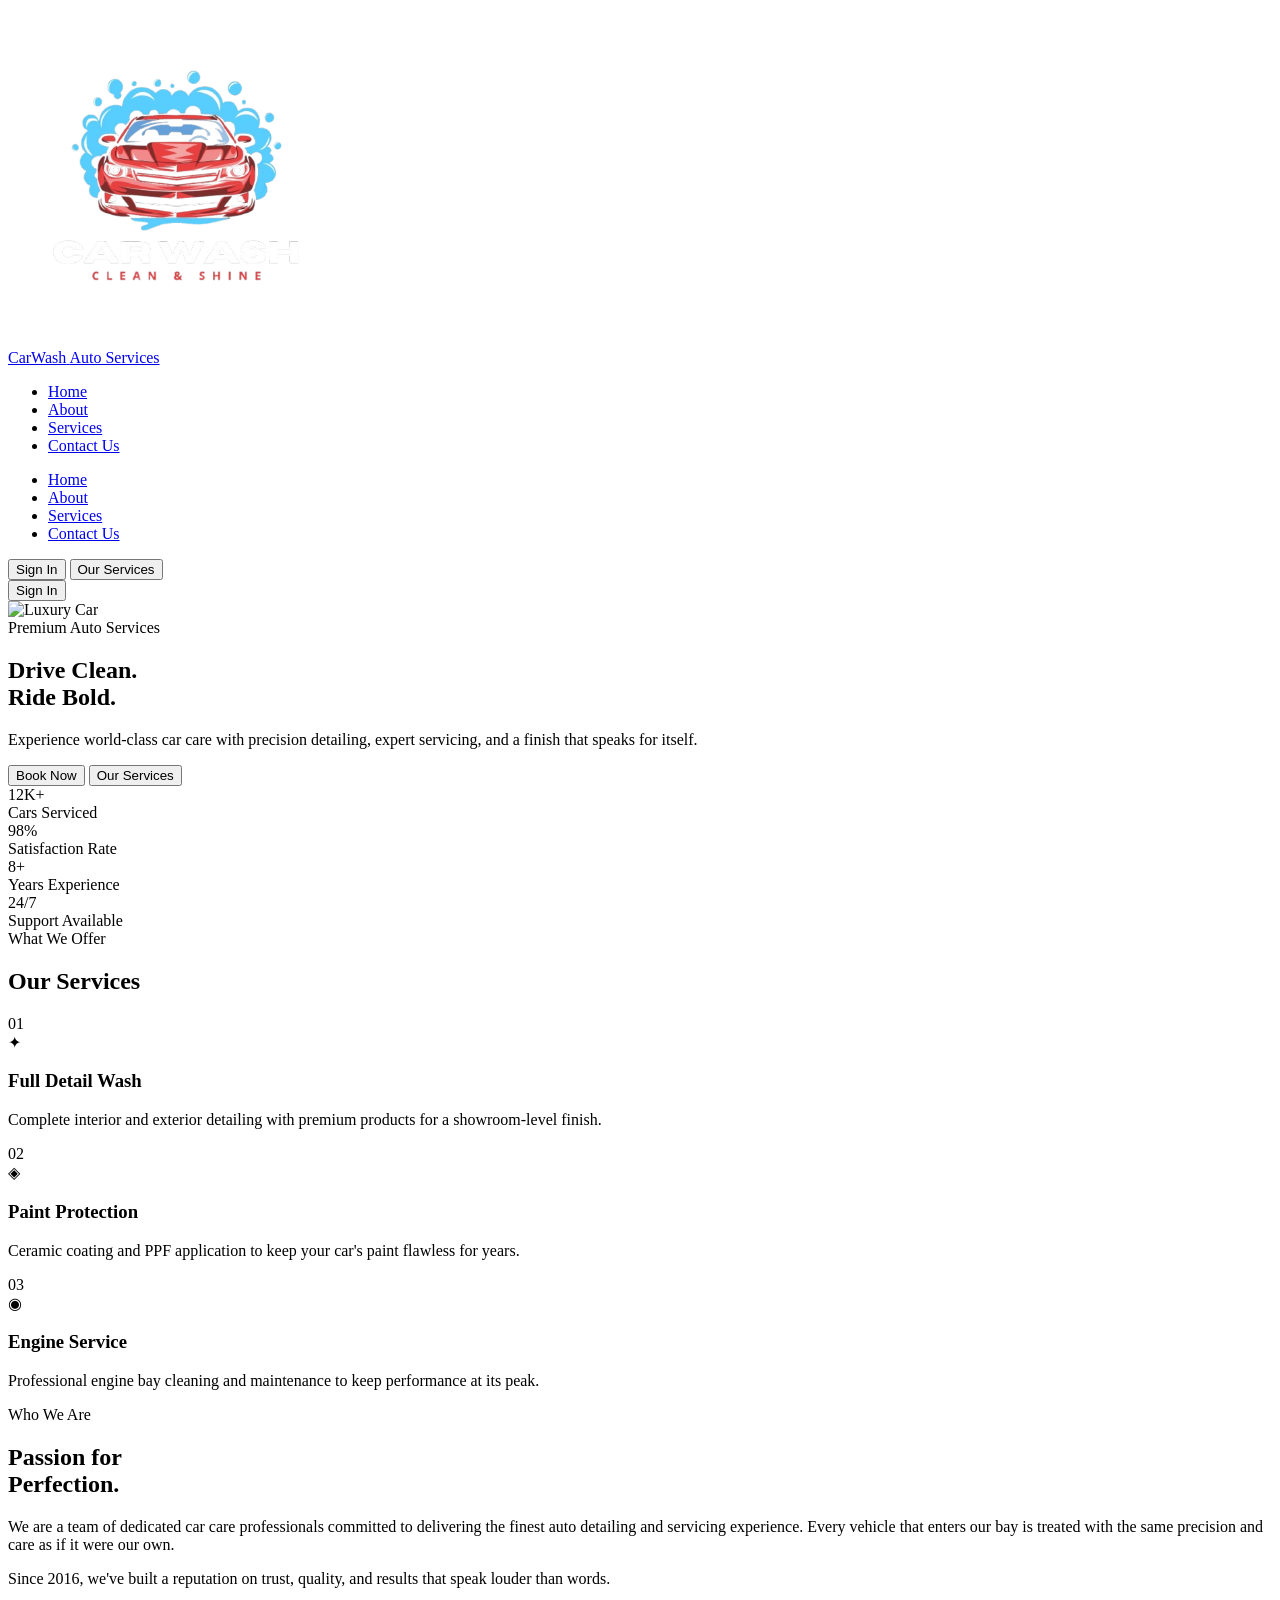
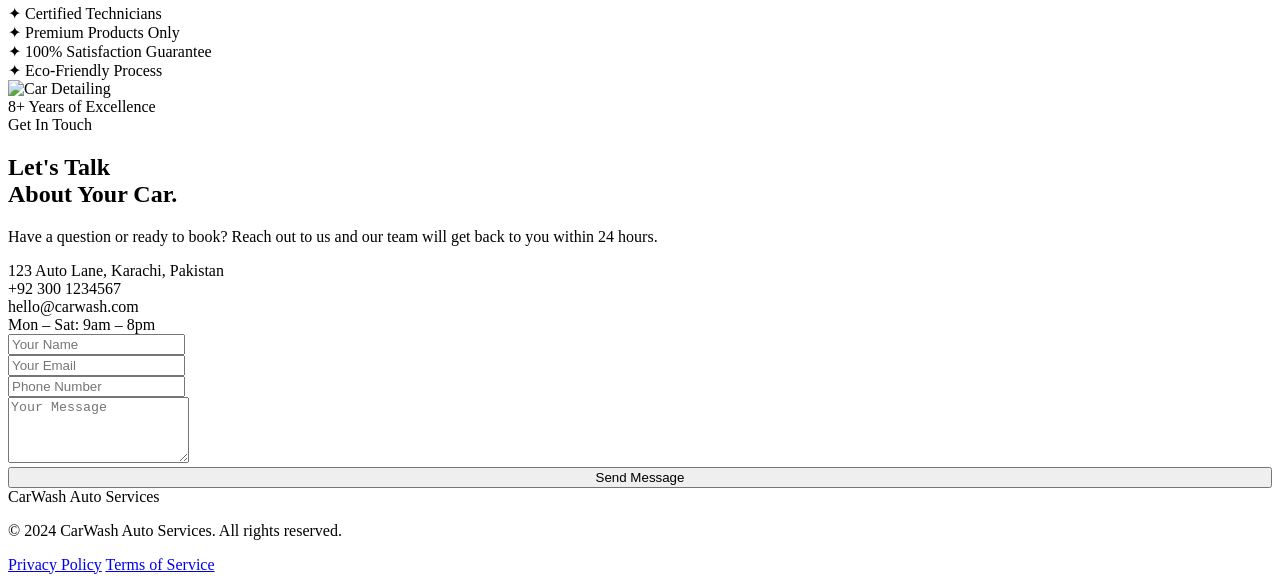
==== index.html @ ef4a5d39 "added html files" ====
<!DOCTYPE html>
<html lang="en">

<head>
    <meta charset="UTF-8">
    <meta name="viewport" content="width=device-width, initial-scale=1.0">
    <title>CarWash — Premium Auto Services</title>
    <link href="https://fonts.googleapis.com/css2?family=Bebas+Neue&family=Outfit:wght@300;400;500;600&display=swap"
        rel="stylesheet">
    <link rel="stylesheet" href="style.css">
    <link rel="stylesheet" href="responsive.css">
    <link href="https://cdn.jsdelivr.net/npm/remixicon/fonts/remixicon.css" rel="stylesheet">
    <link rel="icon" type="image/x-icon" href="/download (3).png">
</head>

<body>

    <!-- ── navbar ── -->
    <nav class="navbar">
        <a class="logo" href="#">
            <img src="/download (3).png" alt="Logo">
            <div class="logo-text">
                <span>CarWash</span>
                <span>Auto Services</span>
            </div>
        </a>

        <div class="nav-menu">
            <ul>
                <li><a href="#">Home</a></li>
                <li><a href="#about">About</a></li>
                <li><a href="#services">Services</a></li>
                <li><a href="#contact">Contact Us</a></li>
            </ul>
        </div>

        <div id="icon">
            <i class="ri-menu-line menu"></i>
            <i class="ri-close-fill Closemenu"></i>
        </div>

        <div class="menu-content">
            <ul>
                <li><a href="#">Home</a></li>
                <li><a href="#about">About</a></li>
                <li><a href="#services">Services</a></li>
                <li><a href="#contact">Contact Us</a></li>
            </ul>
            <div class="menu-btn">
                <button class="btn-menu">Sign In</button>
                <button class="btn-outline">Our Services</button>
            </div>
        </div>



        <!-- Navbar Sign In button -->
        <button class="btn-signin" onclick="window.location.href='sign.html'">Sign In</button>



    </nav>

    <!-- ── hero ── -->
    <section class="hero" id="home">
        <img class="bg-img" src="https://images.unsplash.com/photo-1485291571150-772bcfc10da5?w=1400" alt="Luxury Car">

        <div class="hero-content">
            <div class="hero-tag">Premium Auto Services</div>
            <h1>Drive Clean.<br><span>Ride Bold.</span></h1>
            <p>Experience world-class car care with precision detailing, expert servicing, and a finish that speaks for
                itself.</p>
            <div class="hero-btns">
                <button class="btn-primary">Book Now</button>
                <button class="btn-outline">Our Services</button>
            </div>
        </div>
    </section>

    <!-- ── stats ── -->
    <div class="stats-bar">
        <div class="stat-item">
            <div class="stat-num">12K+</div>
            <div class="stat-label">Cars Serviced</div>
        </div>
        <div class="stat-item">
            <div class="stat-num">98%</div>
            <div class="stat-label">Satisfaction Rate</div>
        </div>
        <div class="stat-item">
            <div class="stat-num">8+</div>
            <div class="stat-label">Years Experience</div>
        </div>
        <div class="stat-item">
            <div class="stat-num">24/7</div>
            <div class="stat-label">Support Available</div>
        </div>
    </div>

    <!-- ── services ── -->
    <section class="services" id="services">
        <div class="section-header">
            <div class="section-tag">What We Offer</div>
            <h2>Our Services</h2>
        </div>

        <div class="services-grid">
            <div class="service-card">
                <div class="service-num">01</div>
                <div class="service-icon">✦</div>
                <h3>Full Detail Wash</h3>
                <p>Complete interior and exterior detailing with premium products for a showroom-level finish.</p>
            </div>

            <div class="service-card">
                <div class="service-num">02</div>
                <div class="service-icon">◈</div>
                <h3>Paint Protection</h3>
                <p>Ceramic coating and PPF application to keep your car's paint flawless for years.</p>
            </div>

            <div class="service-card">
                <div class="service-num">03</div>
                <div class="service-icon">◉</div>
                <h3>Engine Service</h3>
                <p>Professional engine bay cleaning and maintenance to keep performance at its peak.</p>
            </div>
        </div>
    </section>









    <!-- ── about ── -->
    <section class="about" id="about">
        <div class="about-tag">
            <div class="section-tag">Who We Are</div>
        </div>
        <div class="about-inner">
            <div class="about-left">
                <h2>Passion for <br><span>Perfection.</span></h2>
                <p>We are a team of dedicated car care professionals committed to delivering the finest auto detailing
                    and servicing experience. Every vehicle that enters our bay is treated with the same precision and
                    care as if it were our own.</p>
                <p>Since 2016, we've built a reputation on trust, quality, and results that speak louder than words.</p>
                <div class="about-features">
                    <div class="feature-item">
                        <span class="feature-icon">✦</span>
                        <span>Certified Technicians</span>
                    </div>
                    <div class="feature-item">
                        <span class="feature-icon">✦</span>
                        <span>Premium Products Only</span>
                    </div>
                    <div class="feature-item">
                        <span class="feature-icon">✦</span>
                        <span>100% Satisfaction Guarantee</span>
                    </div>
                    <div class="feature-item">
                        <span class="feature-icon">✦</span>
                        <span>Eco-Friendly Process</span>
                    </div>
                </div>
            </div>
            <div class="about-right">
                <div class="about-img-wrap">
                    <img src="https://images.unsplash.com/photo-1520340356584-f9917d1eea6f?w=800" alt="Car Detailing">
                    <div class="about-badge">
                        <span class="badge-num">8+</span>
                        <span class="badge-text">Years of Excellence</span>
                    </div>
                </div>
            </div>
        </div>
    </section>

    <!-- ── contact ── -->
    <section class="contact" id="contact">
        <div class="contact-inner">
            <div class="contact-left">
                <div class="section-tag">Get In Touch</div>
                <h2>Let's Talk<br><span>About Your Car.</span></h2>
                <p>Have a question or ready to book? Reach out to us and our team will get back to you within 24 hours.
                </p>
                <div class="contact-info">
                    <div class="info-item">
                        <i class="ri-map-pin-line"></i>
                        <span>123 Auto Lane, Karachi, Pakistan</span>
                    </div>
                    <div class="info-item">
                        <i class="ri-phone-line"></i>
                        <span>+92 300 1234567</span>
                    </div>
                    <div class="info-item">
                        <i class="ri-mail-line"></i>
                        <span>hello@carwash.com</span>
                    </div>
                    <div class="info-item">
                        <i class="ri-time-line"></i>
                        <span>Mon – Sat: 9am – 8pm</span>
                    </div>
                </div>
            </div>
            <div class="contact-right">
                <form class="contact-form">
                    <div class="form-group">
                        <input type="text" placeholder="Your Name" required>
                    </div>
                    <div class="form-group">
                        <input type="email" placeholder="Your Email" required>
                    </div>
                    <div class="form-group">
                        <input type="tel" placeholder="Phone Number">
                    </div>
                    <div class="form-group">
                        <textarea rows="4" placeholder="Your Message"></textarea>
                    </div>
                    <button type="submit" class="btn-primary" style="width:100%;">Send Message</button>
                </form>
            </div>
        </div>
    </section>

    <!-- ── footer ── -->
    <footer class="footer">
        <div class="footer-inner">
            <div class="footer-logo">
                <span>CarWash</span>
                <span>Auto Services</span>
            </div>
            <p>© 2024 CarWash Auto Services. All rights reserved.</p>
            <div class="footer-links">
                <a href="#">Privacy Policy</a>
                <a href="#">Terms of Service</a>
            </div>
        </div>
    </footer>

    <script src="script.js"></script>

</body>

</html>
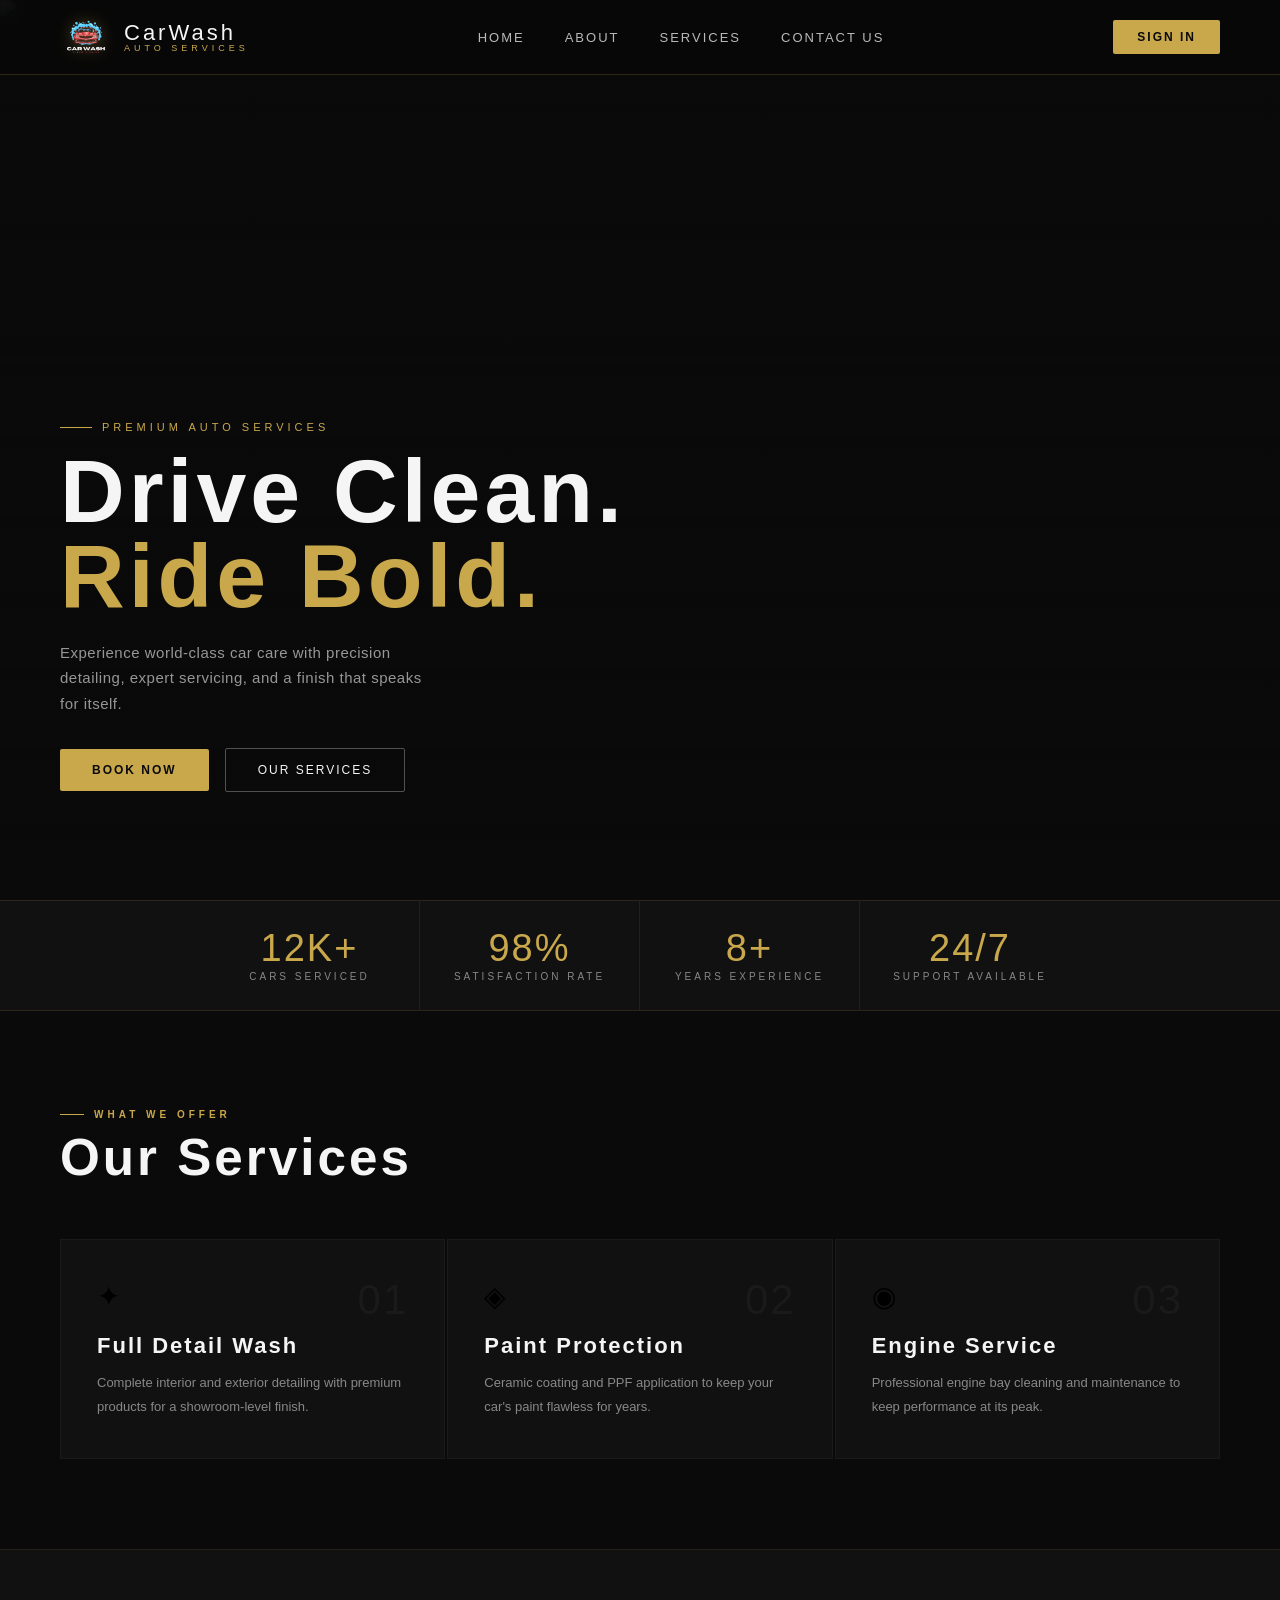
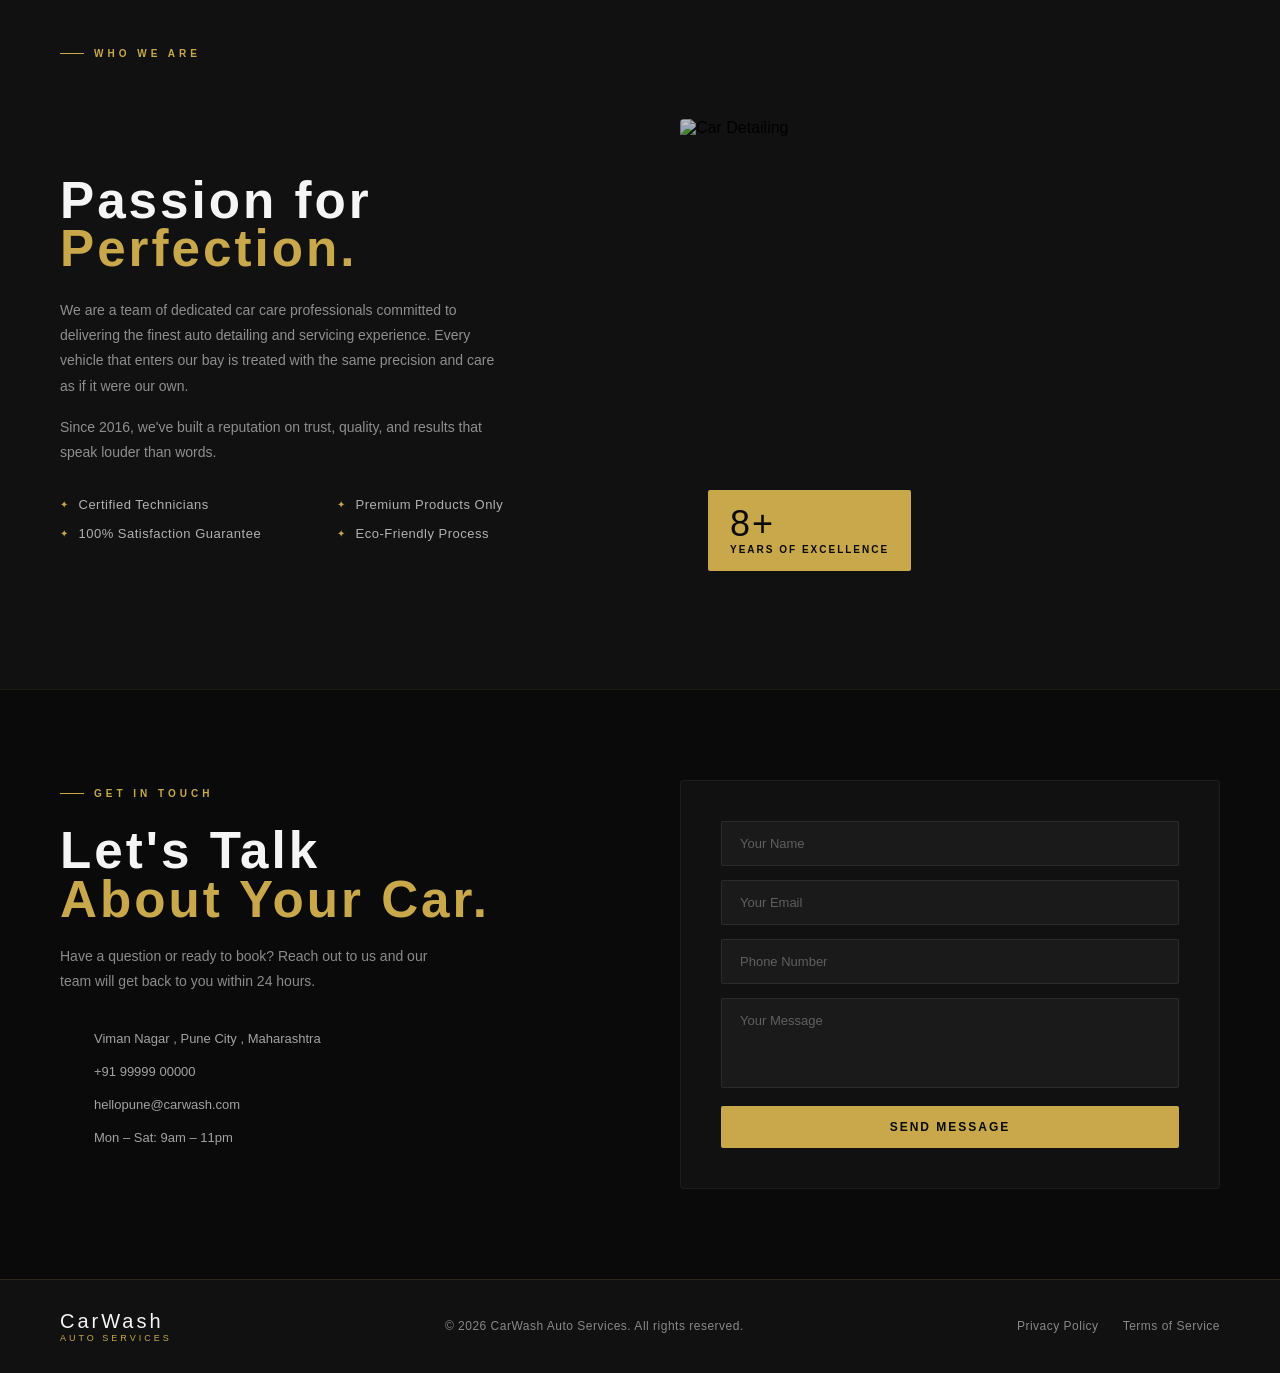
==== commit 4c2eb41d: "Changes done" ====
--- a/index.html
+++ b/index.html
@@ -190,19 +190,19 @@
                 <div class="contact-info">
                     <div class="info-item">
                         <i class="ri-map-pin-line"></i>
-                        <span>123 Auto Lane, Karachi, Pakistan</span>
+                        <span>Viman Nagar , Pune City , Maharashtra</span>
                     </div>
                     <div class="info-item">
                         <i class="ri-phone-line"></i>
-                        <span>+92 300 1234567</span>
+                        <span>+91 99999 00000</span>
                     </div>
                     <div class="info-item">
                         <i class="ri-mail-line"></i>
-                        <span>hello@carwash.com</span>
+                        <span>hellopune@carwash.com</span>
                     </div>
                     <div class="info-item">
                         <i class="ri-time-line"></i>
-                        <span>Mon – Sat: 9am – 8pm</span>
+                        <span>Mon – Sat: 9am – 11pm</span>
                     </div>
                 </div>
             </div>
@@ -233,7 +233,7 @@
                 <span>CarWash</span>
                 <span>Auto Services</span>
             </div>
-            <p>© 2024 CarWash Auto Services. All rights reserved.</p>
+            <p>© 2026 CarWash Auto Services. All rights reserved.</p>
             <div class="footer-links">
                 <a href="#">Privacy Policy</a>
                 <a href="#">Terms of Service</a>
--- a/style.css
+++ b/style.css
@@ -0,0 +1,853 @@
+* {
+    padding: 0;
+    margin: 0;
+    box-sizing: border-box;
+}
+
+:root {
+    --gold: #C9A84C;
+    --gold-light: #e8c96a;
+    --dark: #0a0a0a;
+    --dark-2: #111111;
+    --white: #f5f5f5;
+    --gray: #888;
+}
+
+html,
+body {
+    background: var(--dark);
+    font-family: 'Outfit', sans-serif;
+    overflow-x: hidden;
+}
+
+/* ── NAVBAR ── */
+.navbar {
+    position: fixed;
+    top: 0;
+    left: 0;
+    width: 100%;
+    z-index: 100;
+    display: flex;
+    align-items: center;
+    justify-content: space-between;
+    padding: 0 60px;
+    height: 75px;
+    background: rgba(8, 8, 8, 0.85);
+    backdrop-filter: blur(14px);
+    -webkit-backdrop-filter: blur(14px);
+    border-bottom: 1px solid rgba(201, 168, 76, 0.2);
+    animation: slideDown 0.7s ease forwards;
+}
+@keyframes slideDown {
+    from {
+        transform: translateY(-100%);
+        opacity: 0;
+    }
+
+    to {
+        transform: translateY(0);
+        opacity: 1;
+    }
+}
+
+.navbar .logo {
+    display: flex;
+    align-items: center;
+    gap: 12px;
+    text-decoration: none;
+}
+
+.navbar .logo img {
+    width: 52px;
+    height: 52px;
+    object-fit: contain;
+    filter: drop-shadow(0 0 8px rgba(201, 168, 76, 0.4));
+}
+
+.logo-text {
+    display: flex;
+    flex-direction: column;
+    line-height: 1;
+}
+
+.logo-text span:first-child {
+    font-family: 'Bebas Neue', sans-serif;
+    font-size: 22px;
+    letter-spacing: 3px;
+    color: var(--white);
+}
+
+.logo-text span:last-child {
+    font-size: 9px;
+    letter-spacing: 4px;
+    color: var(--gold);
+    text-transform: uppercase;
+    font-weight: 500;
+}
+
+/* Menu */
+.nav-menu ul {
+    display: flex;
+    list-style: none;
+    gap: 40px;
+}
+
+.nav-menu ul li {
+    position: relative;
+    font-size: 13px;
+    font-weight: 500;
+    letter-spacing: 2px;
+    text-transform: uppercase;
+    color: rgba(245, 245, 245, 0.75);
+    cursor: pointer;
+    transition: color 0.3s;
+}
+
+
+
+.nav-menu ul li::after {
+    content: '';
+    position: absolute;
+    bottom: -4px;
+    left: 0;
+    width: 0;
+    height: 1px;
+    background: var(--gold);
+    transition: width 0.3s ease;
+}
+
+.nav-menu ul li:hover {
+    color: var(--gold);
+}
+
+.nav-menu ul li:hover::after {
+    width: 100%;
+}
+
+/* Sign In Button */
+.btn-signin {
+    font-family: 'Outfit', sans-serif;
+    font-size: 12px;
+    font-weight: 600;
+    letter-spacing: 2px;
+    text-transform: uppercase;
+    color: var(--dark);
+    background: var(--gold);
+    border: none;
+    padding: 10px 24px;
+    border-radius: 2px;
+    cursor: pointer;
+    transition: background 0.3s, transform 0.2s;
+}
+
+.btn-signin:hover {
+    background: var(--gold-light);
+    transform: translateY(-1px);
+}
+
+/* ── HERO ── */
+.hero {
+    position: relative;
+    width: 100%;
+    height: 100vh;
+    overflow: hidden;
+}
+
+.hero .bg-img {
+    width: 100%;
+    height: 100%;
+    object-fit: cover;
+    object-position: center 60%;
+    display: block;
+    filter: brightness(0.45);
+    transform: scale(1.05);
+    animation: zoomOut 8s ease forwards;
+}
+
+@keyframes zoomOut {
+    from {
+        transform: scale(1.08);
+    }
+    
+    to {
+        transform: scale(1.0);
+    }
+}
+
+/* Gradient overlay */
+.hero::after {
+    content: '';
+    position: absolute;
+    inset: 0;
+    background: linear-gradient(to bottom,
+            rgba(10, 10, 10, 0.3) 0%,
+            rgba(10, 10, 10, 0.0) 40%,
+            rgba(10, 10, 10, 0.7) 100%);
+}
+
+/* Hero Text */
+.hero-content {
+    position: absolute;
+    bottom: 12%;
+    left: 60px;
+    z-index: 10;
+    animation: fadeUp 1s 0.5s ease both;
+}
+
+@keyframes fadeUp {
+    from {
+        transform: translateY(30px);
+        opacity: 0;
+    }
+
+    to {
+        transform: translateY(0);
+        opacity: 1;
+    }
+}
+
+.hero-tag {
+    display: inline-flex;
+    align-items: center;
+    gap: 10px;
+    font-size: 11px;
+    letter-spacing: 4px;
+    text-transform: uppercase;
+    color: var(--gold);
+    font-weight: 500;
+    margin-bottom: 16px;
+}
+
+.hero-tag::before {
+    content: '';
+    width: 32px;
+    height: 1px;
+    background: var(--gold);
+}
+
+.hero h1 {
+    font-family: 'Bebas Neue', sans-serif;
+    font-size: clamp(52px, 7vw, 96px);
+    letter-spacing: 4px;
+    color: var(--white);
+    line-height: 0.95;
+    margin-bottom: 20px;
+}
+
+.hero h1 span {
+    color: var(--gold);
+}
+
+.hero p {
+    font-size: 15px;
+    color: rgba(245, 245, 245, 0.6);
+    font-weight: 300;
+    letter-spacing: 0.5px;
+    max-width: 380px;
+    line-height: 1.7;
+    margin-bottom: 32px;
+}
+
+.hero-btns {
+    display: flex;
+    gap: 16px;
+    align-items: center;
+}
+
+.btn-primary {
+    font-family: 'Outfit', sans-serif;
+    font-size: 12px;
+    font-weight: 600;
+    letter-spacing: 2px;
+    text-transform: uppercase;
+    background: var(--gold);
+    color: var(--dark);
+    border: none;
+    padding: 14px 32px;
+    border-radius: 2px;
+    cursor: pointer;
+    transition: background 0.3s, transform 0.2s;
+}
+
+.btn-primary:hover {
+    background: var(--gold-light);
+    transform: translateY(-2px);
+}
+
+.btn-outline {
+    font-family: 'Outfit', sans-serif;
+    font-size: 12px;
+    font-weight: 500;
+    letter-spacing: 2px;
+    text-transform: uppercase;
+    background: transparent;
+    color: var(--white);
+    border: 1px solid rgba(245, 245, 245, 0.3);
+    padding: 14px 32px;
+    border-radius: 2px;
+    cursor: pointer;
+    transition: border-color 0.3s, color 0.3s;
+}
+
+.btn-outline:hover {
+    border-color: var(--gold);
+    color: var(--gold);
+}
+
+/* ── STATS BAR ── */
+.stats-bar {
+    background: var(--dark-2);
+    border-top: 1px solid rgba(201, 168, 76, 0.15);
+    border-bottom: 1px solid rgba(201, 168, 76, 0.15);
+    display: flex;
+    justify-content: center;
+    gap: 0;
+}
+
+.stat-item {
+    flex: 1;
+    max-width: 220px;
+    padding: 28px 20px;
+    text-align: center;
+    border-right: 1px solid rgba(255, 255, 255, 0.06);
+}
+
+.stat-item:last-child {
+    border-right: none;
+}
+
+.stat-num {
+    font-family: 'Bebas Neue', sans-serif;
+    font-size: 38px;
+    color: var(--gold);
+    letter-spacing: 2px;
+    line-height: 1;
+}
+
+.stat-label {
+    font-size: 10px;
+    letter-spacing: 3px;
+    text-transform: uppercase;
+    color: var(--gray);
+    margin-top: 4px;
+    font-weight: 500;
+}
+
+/* ── SERVICES ── */
+.services {
+    padding: 90px 60px;
+    background: var(--dark);
+}
+
+.section-header {
+    margin-bottom: 56px;
+}
+
+.section-tag {
+    display: inline-flex;
+    align-items: center;
+    gap: 10px;
+    font-size: 10px;
+    letter-spacing: 4px;
+    text-transform: uppercase;
+    color: var(--gold);
+    font-weight: 600;
+    margin-bottom: 12px;
+}
+
+.section-tag::before {
+    content: '';
+    width: 24px;
+    height: 1px;
+    background: var(--gold);
+}
+
+.section-header h2 {
+    font-family: 'Bebas Neue', sans-serif;
+    font-size: clamp(36px, 4vw, 56px);
+    letter-spacing: 3px;
+    color: var(--white);
+    line-height: 1;
+}
+
+.services-grid {
+    display: grid;
+    grid-template-columns: repeat(3, 1fr);
+    gap: 2px;
+}
+
+.service-card {
+    background: var(--dark-2);
+    padding: 40px 36px;
+    border: 1px solid rgba(255, 255, 255, 0.04);
+    transition: border-color 0.3s, background 0.3s;
+    cursor: pointer;
+    position: relative;
+    overflow: hidden;
+}
+
+.service-card::before {
+    content: '';
+    position: absolute;
+    bottom: 0;
+    left: 0;
+    width: 0;
+    height: 2px;
+    background: var(--gold);
+    transition: width 0.4s ease;
+}
+
+.service-card:hover::before {
+    width: 100%;
+}
+
+.service-card:hover {
+    background: #161616;
+    border-color: rgba(201, 168, 76, 0.2);
+}
+
+.service-icon {
+    font-size: 28px;
+    margin-bottom: 20px;
+}
+
+.service-card h3 {
+    font-family: 'Bebas Neue', sans-serif;
+    font-size: 22px;
+    letter-spacing: 2px;
+    color: var(--white);
+    margin-bottom: 12px;
+}
+
+.service-card p {
+    font-size: 13px;
+    color: var(--gray);
+    line-height: 1.8;
+    font-weight: 300;
+}
+
+.service-num {
+    position: absolute;
+    top: 36px;
+    right: 36px;
+    font-family: 'Bebas Neue', sans-serif;
+    font-size: 42px;
+    color: rgba(255, 255, 255, 0.04);
+    letter-spacing: 2px;
+}
+
+
+
+
+
+
+.btn-menu:hover {
+    background: var(--gold-light);
+}
+
+.btn-menu{
+     font-family: 'Outfit', sans-serif;
+    font-size: 12px;
+    font-weight: 600;
+    letter-spacing: 2px;
+    text-transform: uppercase;
+    color: var(--dark);
+    background: var(--gold);
+    border: none;
+    padding: 10px 24px;
+    border-radius: 2px;
+    cursor: pointer;
+    transition: background 0.3s, transform 0.2s;
+    
+}
+
+.menu-btn{
+    display: flex;
+    justify-content: center;
+    flex-direction: column;
+    padding: 10px 10px;
+    gap: 10px;
+}
+
+
+.menu-content.active {
+    display: block;
+    
+}
+
+
+
+#icon {
+    display: none;
+    cursor: pointer;
+    font-size: 26px;
+    color: var(--white);
+}
+
+
+@keyframes slide {
+     to {
+          transform: translateY(0%);
+        opacity: 1;
+        
+    }
+    from {
+       transform: translateY(100%);
+        opacity: 0;
+    }
+
+   
+
+}
+
+
+.menu-content {
+    animation: slideDown 1s;
+    display: none;
+    position: fixed;
+    top: 75px;
+    left: 0;
+    width: 100%;
+    background: rgba(8, 8, 8, 0.97);
+    backdrop-filter: blur(14px);
+    border-bottom: 1px solid rgba(201, 168, 76, 0.2);
+    z-index: 99;
+    padding: 20px 0;
+}
+.Closemenu{
+    display: none;
+}
+
+.menu-content.active {
+    display: none; 
+}
+
+.menu-content ul {
+    list-style: none;
+    text-align: center;
+}
+
+.menu-content ul li {
+    font-size: 16px;
+    font-weight: 500;
+    letter-spacing: 3px;
+    text-transform: uppercase;
+    color: rgba(245, 245, 245, 0.75);
+    cursor: pointer;
+    padding: 16px 0;
+    border-bottom: 1px solid rgba(255,255,255,0.05);
+    transition: color 0.3s;
+}
+
+.menu-content ul li:hover {
+    color: var(--gold);
+}
+
+
+
+
+/* HTML tag ke andar add karo — smooth scroll */
+html {
+    scroll-behavior: smooth;
+}
+
+/* Nav links ki a tag styling */
+.nav-menu ul li a,
+.menu-content ul li a {
+    color: inherit;
+    text-decoration: none;
+}
+
+
+
+
+
+
+
+
+
+
+
+
+
+
+
+
+
+
+
+
+/* ── ABOUT ── */
+.about {
+    padding: 90px 60px;
+    background: var(--dark-2);
+    border-top: 1px solid rgba(201, 168, 76, 0.1);
+}
+
+.about-tag {
+    margin-bottom: 48px;
+}
+
+.about-inner {
+    display: grid;
+    grid-template-columns: 1fr 1fr;
+    gap: 80px;
+    align-items: center;
+}
+
+.about-left h2 {
+    font-family: 'Bebas Neue', sans-serif;
+    font-size: clamp(40px, 4vw, 60px);
+    letter-spacing: 3px;
+    color: var(--white);
+    line-height: 0.95;
+    margin-bottom: 24px;
+}
+
+.about-left h2 span {
+    color: var(--gold);
+}
+
+.about-left p {
+    font-size: 14px;
+    color: rgba(245, 245, 245, 0.55);
+    line-height: 1.8;
+    font-weight: 300;
+    margin-bottom: 16px;
+    max-width: 440px;
+}
+
+.about-features {
+    display: grid;
+    grid-template-columns: 1fr 1fr;
+    gap: 14px;
+    margin-top: 32px;
+}
+
+.feature-item {
+    display: flex;
+    align-items: center;
+    gap: 10px;
+    font-size: 13px;
+    color: rgba(245, 245, 245, 0.7);
+    font-weight: 400;
+    letter-spacing: 0.5px;
+}
+
+.feature-icon {
+    color: var(--gold);
+    font-size: 10px;
+}
+
+.about-img-wrap {
+    position: relative;
+    border-radius: 4px;
+    overflow: hidden;
+}
+
+.about-img-wrap img {
+    width: 100%;
+    height: 480px;
+    object-fit: cover;
+    filter: brightness(0.75);
+    display: block;
+}
+
+.about-badge {
+    position: absolute;
+    bottom: 28px;
+    left: 28px;
+    background: var(--gold);
+    padding: 16px 22px;
+    border-radius: 2px;
+}
+
+.badge-num {
+    display: block;
+    font-family: 'Bebas Neue', sans-serif;
+    font-size: 36px;
+    color: var(--dark);
+    letter-spacing: 2px;
+    line-height: 1;
+}
+
+.badge-text {
+    display: block;
+    font-size: 10px;
+    letter-spacing: 2px;
+    text-transform: uppercase;
+    color: var(--dark);
+    font-weight: 600;
+    margin-top: 2px;
+}
+
+/* ── CONTACT ── */
+.contact {
+    padding: 90px 60px;
+    background: var(--dark);
+    border-top: 1px solid rgba(201, 168, 76, 0.1);
+}
+
+.contact-inner {
+    display: grid;
+    grid-template-columns: 1fr 1fr;
+    gap: 80px;
+    align-items: start;
+}
+
+.contact-left h2 {
+    font-family: 'Bebas Neue', sans-serif;
+    font-size: clamp(40px, 4vw, 60px);
+    letter-spacing: 3px;
+    color: var(--white);
+    line-height: 0.95;
+    margin: 16px 0 20px;
+}
+
+.contact-left h2 span {
+    color: var(--gold);
+}
+
+.contact-left > p {
+    font-size: 14px;
+    color: rgba(245, 245, 245, 0.55);
+    line-height: 1.8;
+    font-weight: 300;
+    margin-bottom: 36px;
+    max-width: 380px;
+}
+
+.contact-info {
+    display: flex;
+    flex-direction: column;
+    gap: 18px;
+}
+
+.info-item {
+    display: flex;
+    align-items: center;
+    gap: 14px;
+    font-size: 13px;
+    color: rgba(245, 245, 245, 0.65);
+}
+
+.info-item i {
+    font-size: 18px;
+    color: var(--gold);
+    width: 20px;
+}
+
+/* Form */
+.contact-form {
+    display: flex;
+    flex-direction: column;
+    gap: 14px;
+    background: var(--dark-2);
+    padding: 40px;
+    border: 1px solid rgba(255, 255, 255, 0.05);
+    border-radius: 4px;
+}
+
+.form-group input,
+.form-group textarea {
+    width: 100%;
+    background: rgba(255, 255, 255, 0.04);
+    border: 1px solid rgba(255, 255, 255, 0.08);
+    border-radius: 2px;
+    padding: 14px 18px;
+    font-family: 'Outfit', sans-serif;
+    font-size: 13px;
+    color: var(--white);
+    outline: none;
+    transition: border-color 0.3s;
+    resize: none;
+}
+
+.form-group input::placeholder,
+.form-group textarea::placeholder {
+    color: rgba(255, 255, 255, 0.3);
+}
+
+.form-group input:focus,
+.form-group textarea:focus {
+    border-color: rgba(201, 168, 76, 0.5);
+}
+
+/* ── FOOTER ── */
+.footer {
+    background: var(--dark-2);
+    border-top: 1px solid rgba(201, 168, 76, 0.15);
+    padding: 30px 60px;
+}
+
+.footer-inner {
+    display: flex;
+    align-items: center;
+    justify-content: space-between;
+    flex-wrap: wrap;
+    gap: 16px;
+}
+
+.footer-logo {
+    display: flex;
+    flex-direction: column;
+}
+
+.footer-logo span:first-child {
+    font-family: 'Bebas Neue', sans-serif;
+    font-size: 20px;
+    letter-spacing: 3px;
+    color: var(--white);
+}
+
+.footer-logo span:last-child {
+    font-size: 9px;
+    letter-spacing: 3px;
+    color: var(--gold);
+    text-transform: uppercase;
+}
+
+.footer p {
+    font-size: 12px;
+    color: var(--gray);
+    letter-spacing: 0.5px;
+}
+
+.footer-links {
+    display: flex;
+    gap: 24px;
+}
+
+.footer-links a {
+    font-size: 12px;
+    color: var(--gray);
+    text-decoration: none;
+    letter-spacing: 0.5px;
+    transition: color 0.3s;
+}
+
+.footer-links a:hover {
+    color: var(--gold);
+}
+
+/* ── RESPONSIVE (About & Contact) ── */
+@media (max-width: 768px) {
+    .about-inner,
+    .contact-inner {
+        grid-template-columns: 1fr;
+        gap: 40px;
+    }
+
+    .about,
+    .contact {
+        padding: 70px 24px;
+    }
+
+    .about-img-wrap img {
+        height: 300px;
+    }
+
+    .contact-form {
+        padding: 24px;
+    }
+}
--- a/responsive.css
+++ b/responsive.css
@@ -0,0 +1,25 @@
+@media (max-width: 810px) {
+
+    .navbar {
+        padding: 0 24px;
+    }
+
+    .nav-menu {
+        display: none;
+    }
+
+    .btn-signin {
+        display: none;
+    }
+
+    #icon {
+        display: block;
+    }
+
+    .menu-content.active {
+        display: block;
+    }
+
+
+
+}
